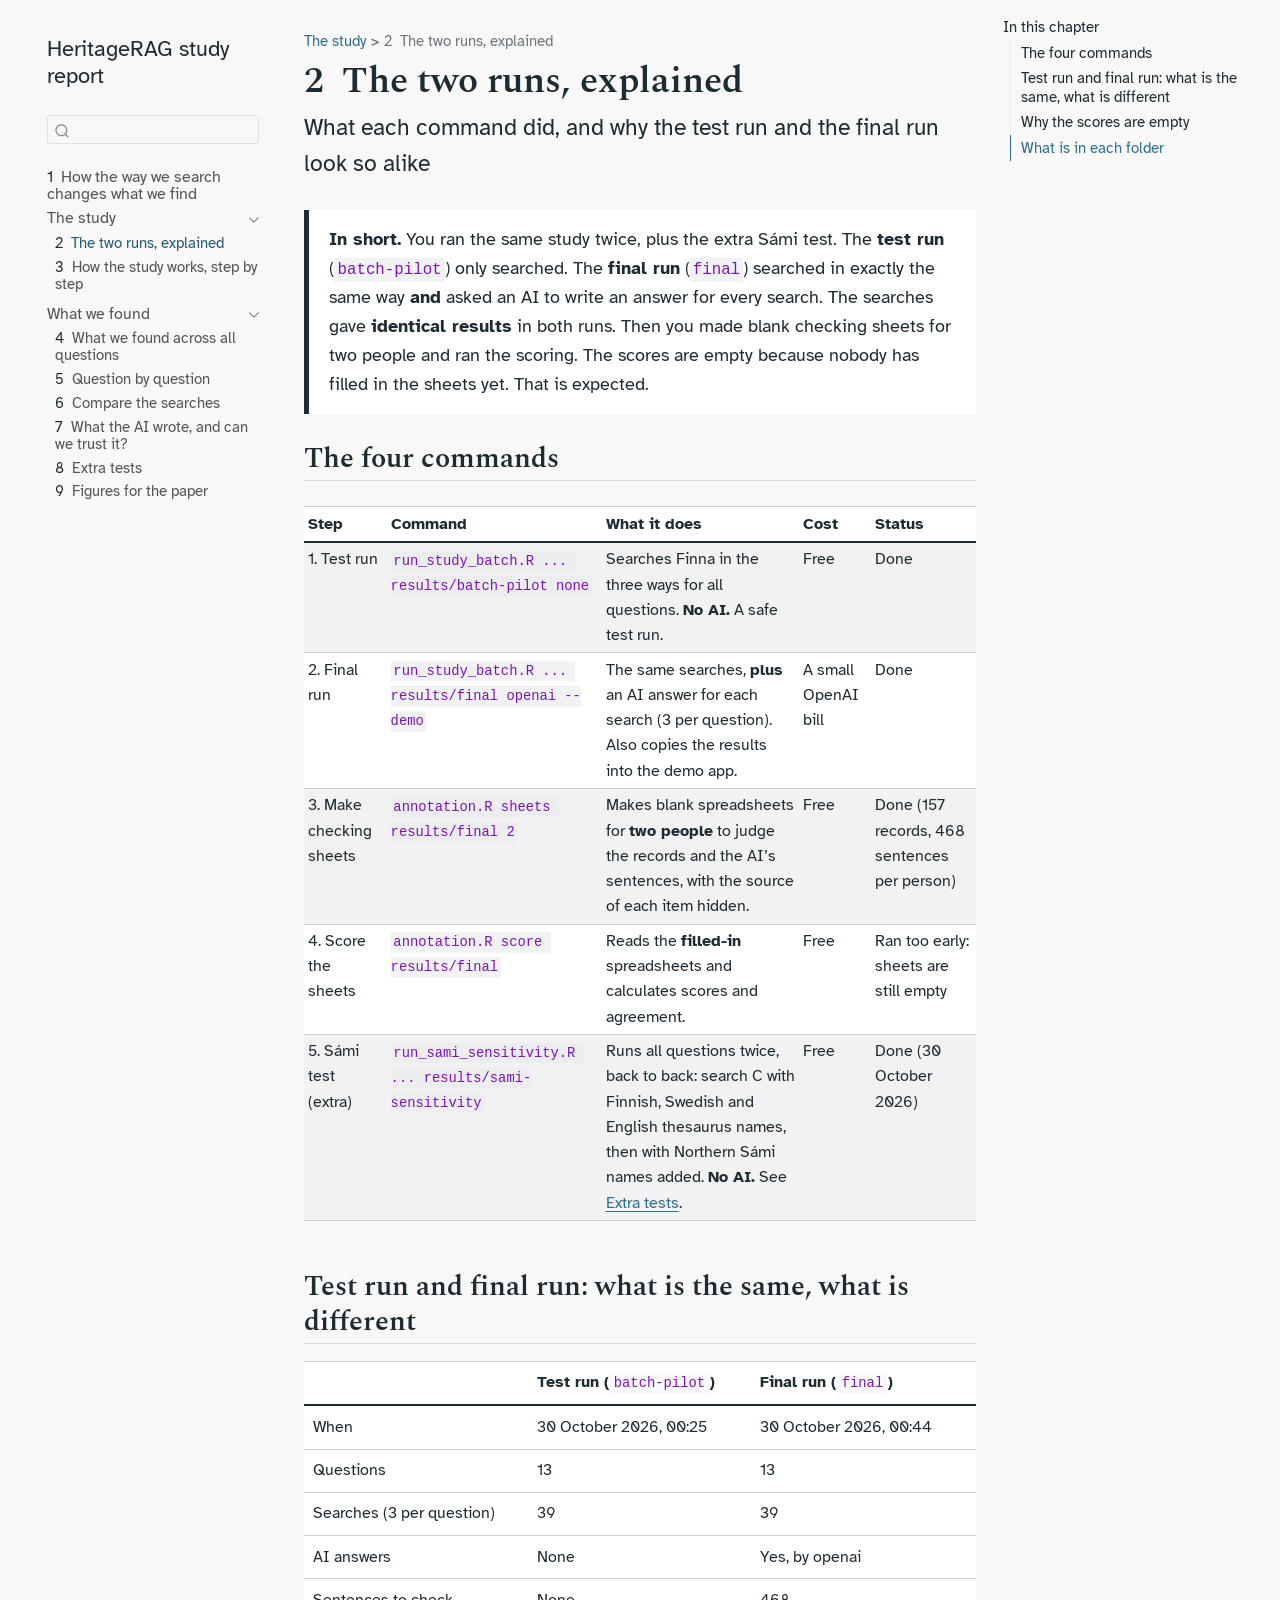
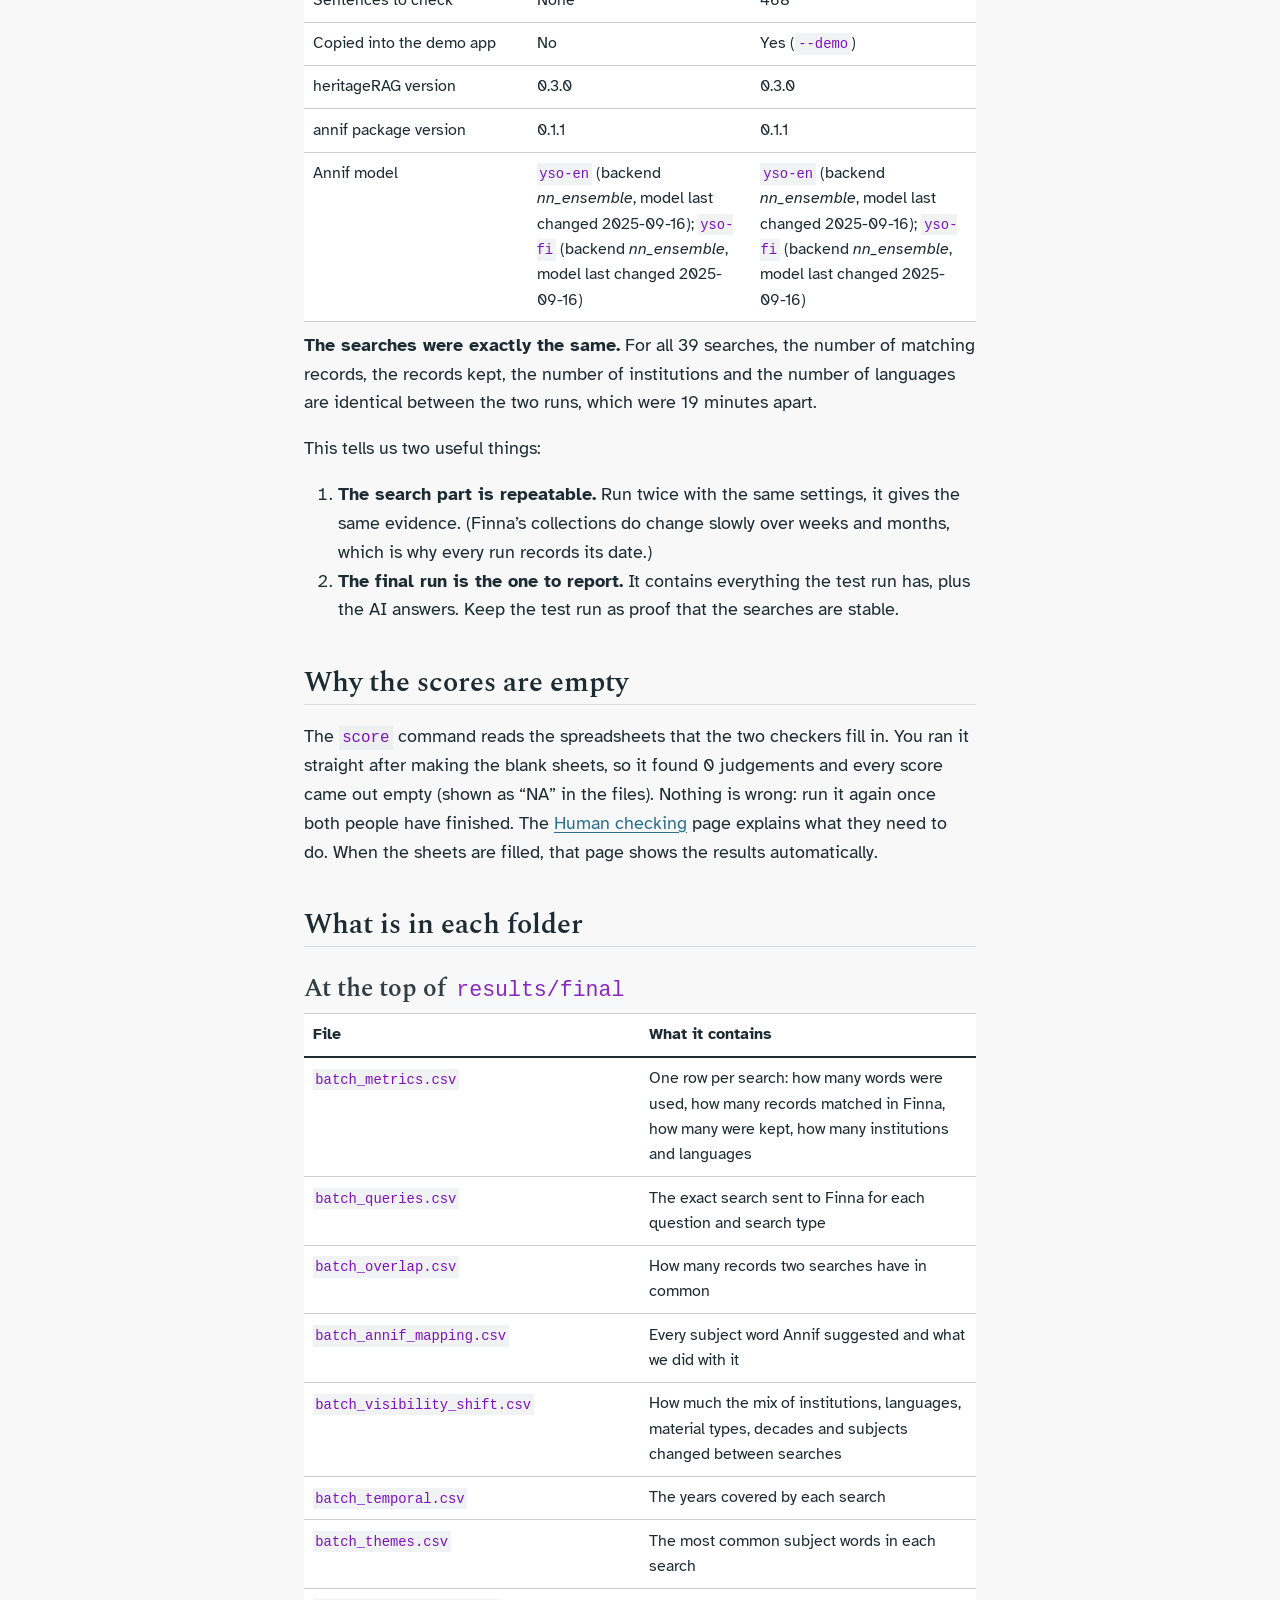
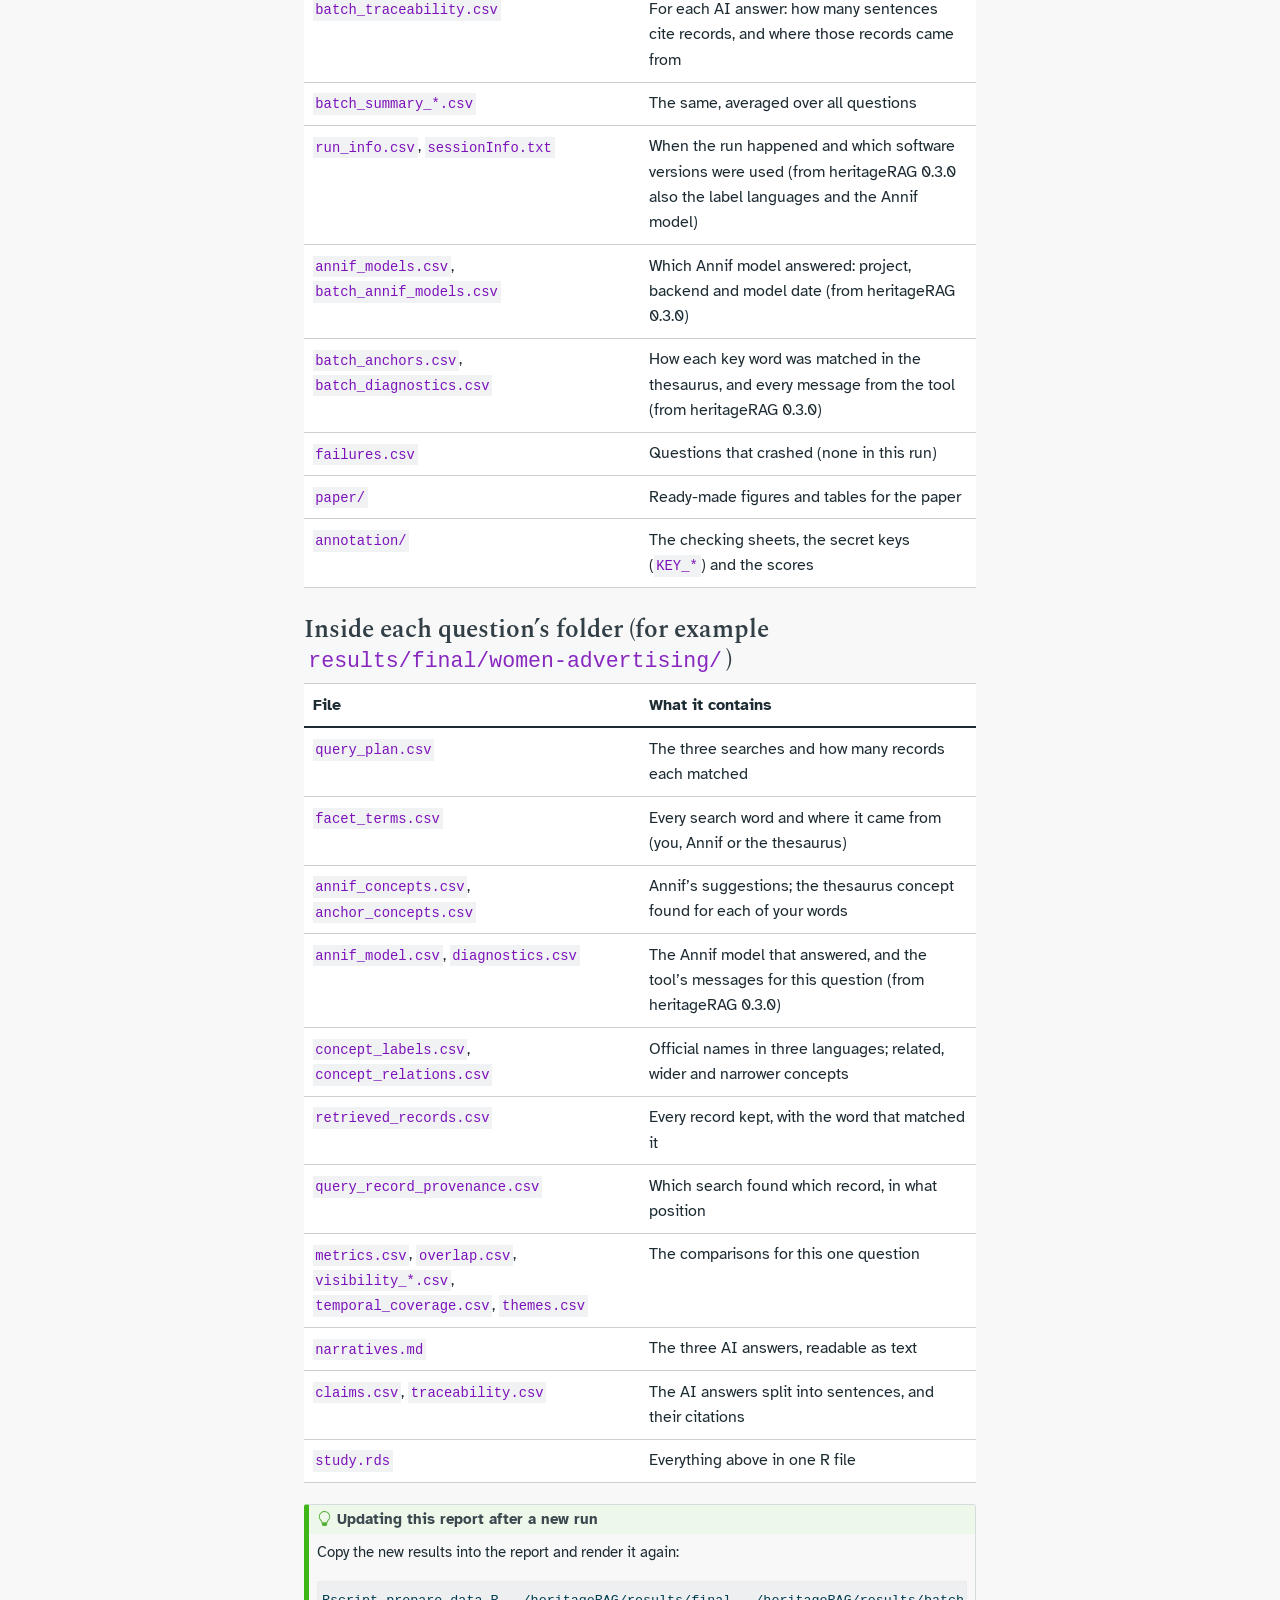
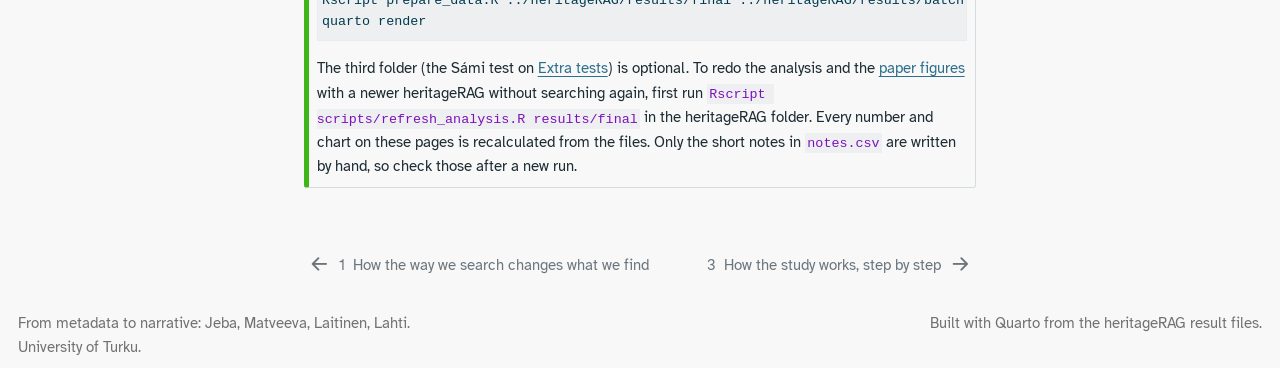
==== runs.html @ f9f32b11 "Built site for gh-pages" ====
<!DOCTYPE html>
<html xmlns="http://www.w3.org/1999/xhtml" lang="en" xml:lang="en"><head>

<meta charset="utf-8">
<meta name="generator" content="quarto-1.10.20">

<meta name="viewport" content="width=device-width, initial-scale=1.0, user-scalable=yes">


<title>2&nbsp; The two runs, explained – HeritageRAG study report</title>
<style>
/* Default styles provided by pandoc.
** See https://pandoc.org/MANUAL.html#variables-for-html for config info.
*/
span.smallcaps{font-variant: small-caps;}
div.columns{display: flex; gap: 1.5em;}
div.column{flex: auto;}
@media screen {
div.columns{gap: min(4vw, 1.5em);}
div.column{overflow-x: auto;}
}
div.hanging-indent{margin-left: 1.5em; text-indent: -1.5em;}
ul.task-list{list-style: none;}
ul.task-list li input[type="checkbox"] {
  width: 0.8em;
  margin: 0 0.8em 0.2em -1em; /* quarto-specific, see https://github.com/quarto-dev/quarto-cli/issues/4556 */ 
  vertical-align: middle;
}
/* CSS for syntax highlighting */
html { -webkit-text-size-adjust: 100%; }
pre > code.sourceCode { white-space: pre; position: relative; }
pre > code.sourceCode > span { display: inline-block; line-height: 1.25; }
pre > code.sourceCode > span:empty { height: 1.2em; }
.sourceCode { overflow: visible; }
code.sourceCode > span { color: inherit; text-decoration: inherit; }
div.sourceCode { margin: 1em 0; }
pre.sourceCode { margin: 0; }
@media screen {
div.sourceCode { overflow: auto; }
}
@media print {
pre > code.sourceCode { white-space: pre-wrap; }
pre > code.sourceCode > span { text-indent: -5em; padding-left: 5em; }
}
pre.numberSource code
  { counter-reset: source-line 0; }
pre.numberSource code > span
  { position: relative; left: -4em; counter-increment: source-line; }
pre.numberSource code > span > a:first-child::before
  { content: counter(source-line);
    position: relative; left: -1em; text-align: right; vertical-align: baseline;
    border: none; display: inline-block;
    -webkit-touch-callout: none; -webkit-user-select: none;
    -khtml-user-select: none; -moz-user-select: none;
    -ms-user-select: none; user-select: none;
    padding: 0 4px; width: 4em;
  }
pre.numberSource { margin-left: 3em;  padding-left: 4px; }
div.sourceCode
  {   }
@media screen {
pre > code.sourceCode > span > a:first-child::before { text-decoration: underline; }
}
</style>


<script src="site_libs/quarto-nav/quarto-nav.js"></script>
<script src="site_libs/quarto-nav/headroom.min.js"></script>
<script src="site_libs/clipboard/clipboard.min.js"></script>
<script src="site_libs/quarto-search/autocomplete.umd.js"></script>
<script src="site_libs/quarto-search/fuse.min.js"></script>
<script src="site_libs/quarto-search/quarto-search.js"></script>
<meta name="quarto:offset" content="./">
<link href="./how-it-works.html" rel="next">
<link href="./index.html" rel="prev">
<script src="site_libs/quarto-html/quarto.js" type="module"></script>
<script src="site_libs/quarto-html/tabsets/tabsets.js" type="module"></script>
<script src="site_libs/quarto-html/popper.min.js"></script>
<script src="site_libs/quarto-html/tippy.umd.min.js"></script>
<script src="site_libs/quarto-html/anchor.min.js"></script>
<link href="site_libs/quarto-html/tippy.css" rel="stylesheet">
<link href="site_libs/quarto-html/quarto-syntax-highlighting-17888a1159294d3eb470f19f6f52f5a5.css" rel="stylesheet" id="quarto-text-highlighting-styles">
<script src="site_libs/bootstrap/bootstrap.min.js"></script>
<link href="site_libs/bootstrap/bootstrap-icons.css" rel="stylesheet">
<link href="site_libs/bootstrap/bootstrap-a53c764061a324549f5579b988345580.min.css" rel="stylesheet" append-hash="true" id="quarto-bootstrap" data-mode="light">
<script id="quarto-search-options" type="application/json">{
  "location": "sidebar",
  "copy-button": false,
  "collapse-after": 3,
  "panel-placement": "start",
  "type": "textbox",
  "limit": 50,
  "keyboard-shortcut": [
    "f",
    "/",
    "s"
  ],
  "show-item-context": false,
  "language": {
    "search-no-results-text": "No results",
    "search-matching-documents-text": "matching documents",
    "search-copy-link-title": "Copy link to search",
    "search-hide-matches-text": "Hide additional matches",
    "search-more-match-text": "more match in this document",
    "search-more-matches-text": "more matches in this document",
    "search-clear-button-title": "Clear",
    "search-text-placeholder": "",
    "search-detached-cancel-button-title": "Cancel",
    "search-submit-button-title": "Submit",
    "search-label": "Search"
  }
}</script>
<style>html{ scroll-behavior: smooth; }</style>


</head>

<body class="nav-sidebar floating quarto-light">

<div id="quarto-search-results"></div>
  <header id="quarto-header" class="headroom fixed-top">
  <nav class="quarto-secondary-nav">
    <div class="container-fluid d-flex">
      <button type="button" class="quarto-btn-toggle btn" data-bs-toggle="collapse" role="button" data-bs-target=".quarto-sidebar-collapse-item" aria-controls="quarto-sidebar" aria-expanded="false" aria-label="Toggle sidebar navigation" onclick="if (window.quartoToggleHeadroom) { window.quartoToggleHeadroom(); }">
        <i class="bi bi-layout-text-sidebar-reverse"></i>
      </button>
        <nav class="quarto-page-breadcrumbs" aria-label="breadcrumb"><ol class="breadcrumb"><li class="breadcrumb-item"><a href="./runs.html">The study</a></li><li class="breadcrumb-item"><a href="./runs.html"><span class="chapter-number">2</span>&nbsp; <span class="chapter-title">The two runs, explained</span></a></li></ol></nav>
        <a class="flex-grow-1" role="navigation" data-bs-toggle="collapse" data-bs-target=".quarto-sidebar-collapse-item" aria-controls="quarto-sidebar" aria-expanded="false" aria-label="Toggle sidebar navigation" onclick="if (window.quartoToggleHeadroom) { window.quartoToggleHeadroom(); }">      
        </a>
      <button type="button" class="btn quarto-search-button" aria-label="Search" onclick="window.quartoOpenSearch();">
        <i class="bi bi-search"></i>
      </button>
    </div>
  </nav>
</header>
<!-- content -->
<div id="quarto-content" class="quarto-container page-columns page-rows-contents page-layout-article">
<!-- sidebar -->
  <nav id="quarto-sidebar" class="sidebar collapse collapse-horizontal quarto-sidebar-collapse-item sidebar-navigation floating overflow-auto">
    <div class="pt-lg-2 mt-2 text-left sidebar-header">
    <div class="sidebar-title mb-0 py-0">
      <a href="./">HeritageRAG study report</a> 
    </div>
      </div>
        <div class="mt-2 flex-shrink-0 align-items-center">
        <div class="sidebar-search">
        <div id="quarto-search" class="" title="Search"></div>
        </div>
        </div>
    <div class="sidebar-menu-container"> 
    <ul class="list-unstyled mt-1">
        <li class="sidebar-item">
  <div class="sidebar-item-container"> 
  <a href="./index.html" class="sidebar-item-text sidebar-link">
 <span class="menu-text"><span class="chapter-number">1</span>&nbsp; <span class="chapter-title">How the way we search changes what we find</span></span></a>
  </div>
</li>
        <li class="sidebar-item sidebar-item-section">
      <div class="sidebar-item-container"> 
            <a class="sidebar-item-text sidebar-link text-start" data-bs-toggle="collapse" data-bs-target="#quarto-sidebar-section-1" role="navigation" aria-expanded="true">
 <span class="menu-text">The study</span></a>
          <a class="sidebar-item-toggle text-start" data-bs-toggle="collapse" data-bs-target="#quarto-sidebar-section-1" role="navigation" aria-expanded="true" aria-label="Toggle section">
            <i class="bi bi-chevron-right ms-2"></i>
          </a> 
      </div>
      <ul id="quarto-sidebar-section-1" class="collapse list-unstyled sidebar-section depth1 show">  
          <li class="sidebar-item">
  <div class="sidebar-item-container"> 
  <a href="./runs.html" class="sidebar-item-text sidebar-link active">
 <span class="menu-text"><span class="chapter-number">2</span>&nbsp; <span class="chapter-title">The two runs, explained</span></span></a>
  </div>
</li>
          <li class="sidebar-item">
  <div class="sidebar-item-container"> 
  <a href="./how-it-works.html" class="sidebar-item-text sidebar-link">
 <span class="menu-text"><span class="chapter-number">3</span>&nbsp; <span class="chapter-title">How the study works, step by step</span></span></a>
  </div>
</li>
      </ul>
  </li>
        <li class="sidebar-item sidebar-item-section">
      <div class="sidebar-item-container"> 
            <a class="sidebar-item-text sidebar-link text-start" data-bs-toggle="collapse" data-bs-target="#quarto-sidebar-section-2" role="navigation" aria-expanded="true">
 <span class="menu-text">What we found</span></a>
          <a class="sidebar-item-toggle text-start" data-bs-toggle="collapse" data-bs-target="#quarto-sidebar-section-2" role="navigation" aria-expanded="true" aria-label="Toggle section">
            <i class="bi bi-chevron-right ms-2"></i>
          </a> 
      </div>
      <ul id="quarto-sidebar-section-2" class="collapse list-unstyled sidebar-section depth1 show">  
          <li class="sidebar-item">
  <div class="sidebar-item-container"> 
  <a href="./results.html" class="sidebar-item-text sidebar-link">
 <span class="menu-text"><span class="chapter-number">4</span>&nbsp; <span class="chapter-title">What we found across all questions</span></span></a>
  </div>
</li>
          <li class="sidebar-item">
  <div class="sidebar-item-container"> 
  <a href="./questions.html" class="sidebar-item-text sidebar-link">
 <span class="menu-text"><span class="chapter-number">5</span>&nbsp; <span class="chapter-title">Question by question</span></span></a>
  </div>
</li>
          <li class="sidebar-item">
  <div class="sidebar-item-container"> 
  <a href="./compare.html" class="sidebar-item-text sidebar-link">
 <span class="menu-text"><span class="chapter-number">6</span>&nbsp; <span class="chapter-title">Compare the searches</span></span></a>
  </div>
</li>
          <li class="sidebar-item">
  <div class="sidebar-item-container"> 
  <a href="./ai-answers.html" class="sidebar-item-text sidebar-link">
 <span class="menu-text"><span class="chapter-number">7</span>&nbsp; <span class="chapter-title">What the AI wrote, and can we trust it?</span></span></a>
  </div>
</li>
          <li class="sidebar-item">
  <div class="sidebar-item-container"> 
  <a href="./extra-tests.html" class="sidebar-item-text sidebar-link">
 <span class="menu-text"><span class="chapter-number">8</span>&nbsp; <span class="chapter-title">Extra tests</span></span></a>
  </div>
</li>
          <li class="sidebar-item">
  <div class="sidebar-item-container"> 
  <a href="./paper-figures.html" class="sidebar-item-text sidebar-link">
 <span class="menu-text"><span class="chapter-number">9</span>&nbsp; <span class="chapter-title">Figures for the paper</span></span></a>
  </div>
</li>
      </ul>
  </li>
    </ul>
    </div>
</nav>
<div id="quarto-sidebar-glass" class="quarto-sidebar-collapse-item" data-bs-toggle="collapse" data-bs-target=".quarto-sidebar-collapse-item"></div>
<!-- margin-sidebar -->
    <div id="quarto-margin-sidebar" class="sidebar margin-sidebar">
        <nav id="TOC" role="doc-toc" class="toc-active">
    <h2 id="toc-title">In this chapter</h2>
   
  <ul class="collapse">
  <li><a href="#the-four-commands" id="toc-the-four-commands" class="nav-link active" data-scroll-target="#the-four-commands">The four commands</a></li>
  <li><a href="#test-run-and-final-run-what-is-the-same-what-is-different" id="toc-test-run-and-final-run-what-is-the-same-what-is-different" class="nav-link" data-scroll-target="#test-run-and-final-run-what-is-the-same-what-is-different">Test run and final run: what is the same, what is different</a></li>
  <li><a href="#why-the-scores-are-empty" id="toc-why-the-scores-are-empty" class="nav-link" data-scroll-target="#why-the-scores-are-empty">Why the scores are empty</a></li>
  <li><a href="#what-is-in-each-folder" id="toc-what-is-in-each-folder" class="nav-link" data-scroll-target="#what-is-in-each-folder">What is in each folder</a></li>
  </ul>
</nav>
    </div>
<!-- main -->
<main class="content" id="quarto-document-content">

<header id="title-block-header" class="quarto-title-block default"><nav class="quarto-page-breadcrumbs quarto-title-breadcrumbs d-none d-lg-block" aria-label="breadcrumb"><ol class="breadcrumb"><li class="breadcrumb-item"><a href="./runs.html">The study</a></li><li class="breadcrumb-item"><a href="./runs.html"><span class="chapter-number">2</span>&nbsp; <span class="chapter-title">The two runs, explained</span></a></li></ol></nav>
<div class="quarto-title">
<h1 class="title"><span class="chapter-number">2</span>&nbsp; <span class="chapter-title">The two runs, explained</span></h1>
<p class="subtitle lead">What each command did, and why the test run and the final run look so alike</p>
</div>



<div class="quarto-title-meta">

    
  
    
  </div>
  


</header>


<div class="in-short">
<p><strong>In short.</strong> You ran the same study twice, plus the extra Sámi test. The <strong>test run</strong> (<code>batch-pilot</code>) only searched. The <strong>final run</strong> (<code>final</code>) searched in exactly the same way <strong>and</strong> asked an AI to write an answer for every search. The searches gave <strong>identical results</strong> in both runs. Then you made blank checking sheets for two people and ran the scoring. The scores are empty because nobody has filled in the sheets yet. That is expected.</p>
</div>
<section id="the-four-commands" class="level2">
<h2 class="anchored" data-anchor-id="the-four-commands">The four commands</h2>
<div class="cell" data-layout-align="left">
<div class="cell-output-display">
<table class="caption-top table table-sm table-striped small">
<thead>
<tr class="header">
<th>Step</th>
<th>Command</th>
<th>What it does</th>
<th>Cost</th>
<th>Status</th>
</tr>
</thead>
<tbody>
<tr class="odd">
<td>1. Test run</td>
<td><code>run_study_batch.R ... results/batch-pilot none</code></td>
<td>Searches Finna in the three ways for all questions. <strong>No AI.</strong> A safe test run.</td>
<td>Free</td>
<td>Done</td>
</tr>
<tr class="even">
<td>2. Final run</td>
<td><code>run_study_batch.R ... results/final openai --demo</code></td>
<td>The same searches, <strong>plus</strong> an AI answer for each search (3 per question). Also copies the results into the demo app.</td>
<td>A small OpenAI bill</td>
<td>Done</td>
</tr>
<tr class="odd">
<td>3. Make checking sheets</td>
<td><code>annotation.R sheets results/final 2</code></td>
<td>Makes blank spreadsheets for <strong>two people</strong> to judge the records and the AI’s sentences, with the source of each item hidden.</td>
<td>Free</td>
<td>Done (157 records, 468 sentences per person)</td>
</tr>
<tr class="even">
<td>4. Score the sheets</td>
<td><code>annotation.R score results/final</code></td>
<td>Reads the <strong>filled-in</strong> spreadsheets and calculates scores and agreement.</td>
<td>Free</td>
<td>Ran too early: sheets are still empty</td>
</tr>
<tr class="odd">
<td>5. Sámi test (extra)</td>
<td><code>run_sami_sensitivity.R ... results/sami-sensitivity</code></td>
<td>Runs all questions twice, back to back: search C with Finnish, Swedish and English thesaurus names, then with Northern Sámi names added. <strong>No AI.</strong> See <a href="./extra-tests.html">Extra tests</a>.</td>
<td>Free</td>
<td>Done (30 October 2026)</td>
</tr>
</tbody>
</table>
</div>
</div>
</section>
<section id="test-run-and-final-run-what-is-the-same-what-is-different" class="level2">
<h2 class="anchored" data-anchor-id="test-run-and-final-run-what-is-the-same-what-is-different">Test run and final run: what is the same, what is different</h2>
<table class="caption-top table">
<colgroup>
<col style="width: 33%">
<col style="width: 33%">
<col style="width: 33%">
</colgroup>
<thead>
<tr class="header">
<th></th>
<th>Test run (<code>batch-pilot</code>)</th>
<th>Final run (<code>final</code>)</th>
</tr>
</thead>
<tbody>
<tr class="odd">
<td>When</td>
<td>30 October 2026, 00:25</td>
<td>30 October 2026, 00:44</td>
</tr>
<tr class="even">
<td>Questions</td>
<td>13</td>
<td>13</td>
</tr>
<tr class="odd">
<td>Searches (3 per question)</td>
<td>39</td>
<td>39</td>
</tr>
<tr class="even">
<td>AI answers</td>
<td>None</td>
<td>Yes, by openai</td>
</tr>
<tr class="odd">
<td>Sentences to check</td>
<td>None</td>
<td>468</td>
</tr>
<tr class="even">
<td>Copied into the demo app</td>
<td>No</td>
<td>Yes (<code>--demo</code>)</td>
</tr>
<tr class="odd">
<td>heritageRAG version</td>
<td>0.3.0</td>
<td>0.3.0</td>
</tr>
<tr class="even">
<td>annif package version</td>
<td>0.1.1</td>
<td>0.1.1</td>
</tr>
<tr class="odd">
<td>Annif model</td>
<td><code>yso-en</code> (backend <em>nn_ensemble</em>, model last changed 2025-09-16); <code>yso-fi</code> (backend <em>nn_ensemble</em>, model last changed 2025-09-16)</td>
<td><code>yso-en</code> (backend <em>nn_ensemble</em>, model last changed 2025-09-16); <code>yso-fi</code> (backend <em>nn_ensemble</em>, model last changed 2025-09-16)</td>
</tr>
</tbody>
</table>
<p><strong>The searches were exactly the same.</strong> For all 39 searches, the number of matching records, the records kept, the number of institutions and the number of languages are identical between the two runs, which were 19 minutes apart.</p>
<p>This tells us two useful things:</p>
<ol type="1">
<li><strong>The search part is repeatable.</strong> Run twice with the same settings, it gives the same evidence. (Finna’s collections do change slowly over weeks and months, which is why every run records its date.)</li>
<li><strong>The final run is the one to report.</strong> It contains everything the test run has, plus the AI answers. Keep the test run as proof that the searches are stable.</li>
</ol>
</section>
<section id="why-the-scores-are-empty" class="level2">
<h2 class="anchored" data-anchor-id="why-the-scores-are-empty">Why the scores are empty</h2>
<p>The <code>score</code> command reads the spreadsheets that the two checkers fill in. You ran it straight after making the blank sheets, so it found 0 judgements and every score came out empty (shown as “NA” in the files). Nothing is wrong: run it again once both people have finished. The <a href="human-check.qmd">Human checking</a> page explains what they need to do. When the sheets are filled, that page shows the results automatically.</p>
</section>
<section id="what-is-in-each-folder" class="level2">
<h2 class="anchored" data-anchor-id="what-is-in-each-folder">What is in each folder</h2>
<section id="at-the-top-of-resultsfinal" class="level3">
<h3 class="anchored" data-anchor-id="at-the-top-of-resultsfinal">At the top of <code>results/final</code></h3>
<table class="caption-top table">
<colgroup>
<col style="width: 50%">
<col style="width: 50%">
</colgroup>
<thead>
<tr class="header">
<th>File</th>
<th>What it contains</th>
</tr>
</thead>
<tbody>
<tr class="odd">
<td><code>batch_metrics.csv</code></td>
<td>One row per search: how many words were used, how many records matched in Finna, how many were kept, how many institutions and languages</td>
</tr>
<tr class="even">
<td><code>batch_queries.csv</code></td>
<td>The exact search sent to Finna for each question and search type</td>
</tr>
<tr class="odd">
<td><code>batch_overlap.csv</code></td>
<td>How many records two searches have in common</td>
</tr>
<tr class="even">
<td><code>batch_annif_mapping.csv</code></td>
<td>Every subject word Annif suggested and what we did with it</td>
</tr>
<tr class="odd">
<td><code>batch_visibility_shift.csv</code></td>
<td>How much the mix of institutions, languages, material types, decades and subjects changed between searches</td>
</tr>
<tr class="even">
<td><code>batch_temporal.csv</code></td>
<td>The years covered by each search</td>
</tr>
<tr class="odd">
<td><code>batch_themes.csv</code></td>
<td>The most common subject words in each search</td>
</tr>
<tr class="even">
<td><code>batch_traceability.csv</code></td>
<td>For each AI answer: how many sentences cite records, and where those records came from</td>
</tr>
<tr class="odd">
<td><code>batch_summary_*.csv</code></td>
<td>The same, averaged over all questions</td>
</tr>
<tr class="even">
<td><code>run_info.csv</code>, <code>sessionInfo.txt</code></td>
<td>When the run happened and which software versions were used (from heritageRAG 0.3.0 also the label languages and the Annif model)</td>
</tr>
<tr class="odd">
<td><code>annif_models.csv</code>, <code>batch_annif_models.csv</code></td>
<td>Which Annif model answered: project, backend and model date (from heritageRAG 0.3.0)</td>
</tr>
<tr class="even">
<td><code>batch_anchors.csv</code>, <code>batch_diagnostics.csv</code></td>
<td>How each key word was matched in the thesaurus, and every message from the tool (from heritageRAG 0.3.0)</td>
</tr>
<tr class="odd">
<td><code>failures.csv</code></td>
<td>Questions that crashed (none in this run)</td>
</tr>
<tr class="even">
<td><code>paper/</code></td>
<td>Ready-made figures and tables for the paper</td>
</tr>
<tr class="odd">
<td><code>annotation/</code></td>
<td>The checking sheets, the secret keys (<code>KEY_*</code>) and the scores</td>
</tr>
</tbody>
</table>
</section>
<section id="inside-each-questions-folder-for-example-resultsfinalwomen-advertising" class="level3">
<h3 class="anchored" data-anchor-id="inside-each-questions-folder-for-example-resultsfinalwomen-advertising">Inside each question’s folder (for example <code>results/final/women-advertising/</code>)</h3>
<table class="caption-top table">
<colgroup>
<col style="width: 50%">
<col style="width: 50%">
</colgroup>
<thead>
<tr class="header">
<th>File</th>
<th>What it contains</th>
</tr>
</thead>
<tbody>
<tr class="odd">
<td><code>query_plan.csv</code></td>
<td>The three searches and how many records each matched</td>
</tr>
<tr class="even">
<td><code>facet_terms.csv</code></td>
<td>Every search word and where it came from (you, Annif or the thesaurus)</td>
</tr>
<tr class="odd">
<td><code>annif_concepts.csv</code>, <code>anchor_concepts.csv</code></td>
<td>Annif’s suggestions; the thesaurus concept found for each of your words</td>
</tr>
<tr class="even">
<td><code>annif_model.csv</code>, <code>diagnostics.csv</code></td>
<td>The Annif model that answered, and the tool’s messages for this question (from heritageRAG 0.3.0)</td>
</tr>
<tr class="odd">
<td><code>concept_labels.csv</code>, <code>concept_relations.csv</code></td>
<td>Official names in three languages; related, wider and narrower concepts</td>
</tr>
<tr class="even">
<td><code>retrieved_records.csv</code></td>
<td>Every record kept, with the word that matched it</td>
</tr>
<tr class="odd">
<td><code>query_record_provenance.csv</code></td>
<td>Which search found which record, in what position</td>
</tr>
<tr class="even">
<td><code>metrics.csv</code>, <code>overlap.csv</code>, <code>visibility_*.csv</code>, <code>temporal_coverage.csv</code>, <code>themes.csv</code></td>
<td>The comparisons for this one question</td>
</tr>
<tr class="odd">
<td><code>narratives.md</code></td>
<td>The three AI answers, readable as text</td>
</tr>
<tr class="even">
<td><code>claims.csv</code>, <code>traceability.csv</code></td>
<td>The AI answers split into sentences, and their citations</td>
</tr>
<tr class="odd">
<td><code>study.rds</code></td>
<td>Everything above in one R file</td>
</tr>
</tbody>
</table>
<div class="callout callout-style-default callout-tip callout-titled">
<div class="callout-header d-flex align-content-center">
<div class="callout-icon-container">
<i class="callout-icon"></i>
</div>
<div class="callout-title-container flex-fill">
<span class="screen-reader-only">Tip</span>Updating this report after a new run
</div>
</div>
<div class="callout-body-container callout-body">
<p>Copy the new results into the report and render it again:</p>
<div class="code-copy-outer-scaffold"><div class="sourceCode" id="cb1"><pre class="sourceCode bash code-with-copy"><code class="sourceCode bash"><span id="cb1-1"><a href="#cb1-1" aria-hidden="true" tabindex="-1"></a><span class="ex">Rscript</span> prepare_data.R ../heritageRAG/results/final ../heritageRAG/results/batch-pilot ../heritageRAG/results/sami-sensitivity</span>
<span id="cb1-2"><a href="#cb1-2" aria-hidden="true" tabindex="-1"></a><span class="ex">quarto</span> render</span></code></pre></div><button title="Copy to Clipboard" class="code-copy-button"><i class="bi"></i></button></div>
<p>The third folder (the Sámi test on <a href="./extra-tests.html">Extra tests</a>) is optional. To redo the analysis and the <a href="./paper-figures.html">paper figures</a> with a newer heritageRAG without searching again, first run <code>Rscript scripts/refresh_analysis.R results/final</code> in the heritageRAG folder. Every number and chart on these pages is recalculated from the files. Only the short notes in <code>notes.csv</code> are written by hand, so check those after a new run.</p>
</div>
</div>


</section>
</section>

</main> <!-- /main -->
<script id="quarto-html-after-body" type="application/javascript">
  window.document.addEventListener("DOMContentLoaded", function (event) {
    const icon = "";
    const anchorJS = new window.AnchorJS();
    anchorJS.options = {
      placement: 'right',
      icon: icon
    };
    anchorJS.add('.anchored');
    const isCodeAnnotation = (el) => {
      for (const clz of el.classList) {
        if (clz.startsWith('code-annotation-')) {                     
          return true;
        }
      }
      return false;
    }
    const onCopySuccess = function(e) {
      // button target
      const button = e.trigger;
      // don't keep focus
      button.blur();
      // flash "checked"
      button.classList.add('code-copy-button-checked');
      var currentTitle = button.getAttribute("title");
      button.setAttribute("title", "Copied!");
      let tooltip;
      if (window.bootstrap) {
        button.setAttribute("data-bs-toggle", "tooltip");
        button.setAttribute("data-bs-placement", "left");
        button.setAttribute("data-bs-title", "Copied!");
        tooltip = new bootstrap.Tooltip(button, 
          { trigger: "manual", 
            customClass: "code-copy-button-tooltip",
            offset: [0, -8]});
        tooltip.show();    
      }
      setTimeout(function() {
        if (tooltip) {
          tooltip.hide();
          button.removeAttribute("data-bs-title");
          button.removeAttribute("data-bs-toggle");
          button.removeAttribute("data-bs-placement");
        }
        button.setAttribute("title", currentTitle);
        button.classList.remove('code-copy-button-checked');
      }, 1000);
      // clear code selection
      e.clearSelection();
    }
    const getTextToCopy = function(trigger) {
      const outerScaffold = trigger.parentElement.cloneNode(true);
      const codeEl = outerScaffold.querySelector('code');
      for (const childEl of codeEl.children) {
        if (isCodeAnnotation(childEl)) {
          childEl.remove();
        }
      }
      return codeEl.innerText;
    }
    const clipboard = new window.ClipboardJS('.code-copy-button:not([data-in-quarto-modal])', {
      text: getTextToCopy
    });
    clipboard.on('success', onCopySuccess);
    if (window.document.getElementById('quarto-embedded-source-code-modal')) {
      const clipboardModal = new window.ClipboardJS('.code-copy-button[data-in-quarto-modal]', {
        text: getTextToCopy,
        container: window.document.getElementById('quarto-embedded-source-code-modal')
      });
      clipboardModal.on('success', onCopySuccess);
    }
      var localhostRegex = new RegExp(/^(?:http|https):\/\/localhost\:?[0-9]*\//);
      var mailtoRegex = new RegExp(/^mailto:/);
        var filterRegex = new RegExp('/' + window.location.host + '/');
      var isInternal = (href) => {
          return filterRegex.test(href) || localhostRegex.test(href) || mailtoRegex.test(href);
      }
      // Inspect non-navigation links and adorn them if external
     var links = window.document.querySelectorAll('a[href]:not(.nav-link):not(.navbar-brand):not(.toc-action):not(.sidebar-link):not(.sidebar-item-toggle):not(.pagination-link):not(.no-external):not([aria-hidden]):not(.dropdown-item):not(.quarto-navigation-tool):not(.about-link)');
      for (var i=0; i<links.length; i++) {
        const link = links[i];
        if (!isInternal(link.href)) {
          // undo the damage that might have been done by quarto-nav.js in the case of
          // links that we want to consider external
          if (link.dataset.originalHref !== undefined) {
            link.href = link.dataset.originalHref;
          }
            // target, if specified
            link.setAttribute("target", "_blank");
            if (link.getAttribute("rel") === null) {
              link.setAttribute("rel", "noopener");
            }
        }
      }
    function tippyHover(el, contentFn, onTriggerFn, onUntriggerFn) {
      const config = {
        allowHTML: true,
        maxWidth: 500,
        delay: 100,
        arrow: false,
        appendTo: function(el) {
            return el.parentElement;
        },
        interactive: true,
        interactiveBorder: 10,
        theme: 'quarto',
        placement: 'bottom-start',
      };
      if (contentFn) {
        config.content = contentFn;
      }
      if (onTriggerFn) {
        config.onTrigger = onTriggerFn;
      }
      if (onUntriggerFn) {
        config.onUntrigger = onUntriggerFn;
      }
      window.tippy(el, config); 
    }
    const noterefs = window.document.querySelectorAll('a[role="doc-noteref"]');
    for (var i=0; i<noterefs.length; i++) {
      const ref = noterefs[i];
      tippyHover(ref, function() {
        // use id or data attribute instead here
        let href = ref.getAttribute('data-footnote-href') || ref.getAttribute('href');
        try { href = new URL(href).hash; } catch {}
        const id = href.replace(/^#\/?/, "");
        const note = window.document.getElementById(id);
        if (note) {
          return note.innerHTML;
        } else {
          return "";
        }
      });
    }
    const xrefs = window.document.querySelectorAll('a.quarto-xref');
    const processXRef = (id, note) => {
      // Strip column container classes
      const stripColumnClz = (el) => {
        el.classList.remove("page-full", "page-columns");
        if (el.children) {
          for (const child of el.children) {
            stripColumnClz(child);
          }
        }
      }
      stripColumnClz(note)
      if (id === null || id.startsWith('sec-')) {
        // Special case sections, only their first couple elements
        const container = document.createElement("div");
        if (note.children && note.children.length > 2) {
          container.appendChild(note.children[0].cloneNode(true));
          for (let i = 1; i < note.children.length; i++) {
            const child = note.children[i];
            if (child.tagName === "P" && child.innerText === "") {
              continue;
            } else {
              container.appendChild(child.cloneNode(true));
              break;
            }
          }
          if (window.Quarto?.typesetMath) {
            window.Quarto.typesetMath(container);
          }
          return container.innerHTML
        } else {
          if (window.Quarto?.typesetMath) {
            window.Quarto.typesetMath(note);
          }
          return note.innerHTML;
        }
      } else {
        // Remove any anchor links if they are present
        const anchorLink = note.querySelector('a.anchorjs-link');
        if (anchorLink) {
          anchorLink.remove();
        }
        if (window.Quarto?.typesetMath) {
          window.Quarto.typesetMath(note);
        }
        if (note.classList.contains("callout")) {
          return note.outerHTML;
        } else {
          return note.innerHTML;
        }
      }
    }
    for (var i=0; i<xrefs.length; i++) {
      const xref = xrefs[i];
      tippyHover(xref, undefined, function(instance) {
        instance.disable();
        let url = xref.getAttribute('href');
        let hash = undefined; 
        if (url.startsWith('#')) {
          hash = url;
        } else {
          try { hash = new URL(url).hash; } catch {}
        }
        if (hash) {
          const id = hash.replace(/^#\/?/, "");
          const note = window.document.getElementById(id);
          if (note !== null) {
            try {
              const html = processXRef(id, note.cloneNode(true));
              instance.setContent(html);
            } finally {
              instance.enable();
              instance.show();
            }
          } else {
            // See if we can fetch this
            fetch(url.split('#')[0])
            .then(res => res.text())
            .then(html => {
              const parser = new DOMParser();
              const htmlDoc = parser.parseFromString(html, "text/html");
              const note = htmlDoc.getElementById(id);
              if (note !== null) {
                const html = processXRef(id, note);
                instance.setContent(html);
              } 
            }).finally(() => {
              instance.enable();
              instance.show();
            });
          }
        } else {
          // See if we can fetch a full url (with no hash to target)
          // This is a special case and we should probably do some content thinning / targeting
          fetch(url)
          .then(res => res.text())
          .then(html => {
            const parser = new DOMParser();
            const htmlDoc = parser.parseFromString(html, "text/html");
            const note = htmlDoc.querySelector('main.content');
            if (note !== null) {
              // This should only happen for chapter cross references
              // (since there is no id in the URL)
              // remove the first header
              if (note.children.length > 0 && note.children[0].tagName === "HEADER") {
                note.children[0].remove();
              }
              const html = processXRef(null, note);
              instance.setContent(html);
            } 
          }).finally(() => {
            instance.enable();
            instance.show();
          });
        }
      }, function(instance) {
      });
    }
        let selectedAnnoteEl;
        const selectorForAnnotation = ( cell, annotation) => {
          let cellAttr = 'data-code-cell="' + cell + '"';
          let lineAttr = 'data-code-annotation="' +  annotation + '"';
          const selector = 'span[' + cellAttr + '][' + lineAttr + ']';
          return selector;
        }
        const selectCodeLines = (annoteEl) => {
          const doc = window.document;
          const targetCell = annoteEl.getAttribute("data-target-cell");
          const targetAnnotation = annoteEl.getAttribute("data-target-annotation");
          const annoteSpan = window.document.querySelector(selectorForAnnotation(targetCell, targetAnnotation));
          const lines = annoteSpan.getAttribute("data-code-lines").split(",");
          const lineIds = lines.map((line) => {
            return targetCell + "-" + line;
          })
          let top = null;
          let height = null;
          let parent = null;
          if (lineIds.length > 0) {
              //compute the position of the single el (top and bottom and make a div)
              const el = window.document.getElementById(lineIds[0]);
              top = el.offsetTop;
              height = el.offsetHeight;
              parent = el.parentElement.parentElement;
            if (lineIds.length > 1) {
              const lastEl = window.document.getElementById(lineIds[lineIds.length - 1]);
              const bottom = lastEl.offsetTop + lastEl.offsetHeight;
              height = bottom - top;
            }
            if (top !== null && height !== null && parent !== null) {
              // cook up a div (if necessary) and position it 
              let div = window.document.getElementById("code-annotation-line-highlight");
              if (div === null) {
                div = window.document.createElement("div");
                div.setAttribute("id", "code-annotation-line-highlight");
                div.style.position = 'absolute';
                parent.appendChild(div);
              }
              div.style.top = top - 2 + "px";
              div.style.height = height + 4 + "px";
              div.style.left = 0;
              let gutterDiv = window.document.getElementById("code-annotation-line-highlight-gutter");
              if (gutterDiv === null) {
                gutterDiv = window.document.createElement("div");
                gutterDiv.setAttribute("id", "code-annotation-line-highlight-gutter");
                gutterDiv.style.position = 'absolute';
                const codeCell = window.document.getElementById(targetCell);
                const gutter = codeCell.querySelector('.code-annotation-gutter');
                gutter.appendChild(gutterDiv);
              }
              gutterDiv.style.top = top - 2 + "px";
              gutterDiv.style.height = height + 4 + "px";
            }
            selectedAnnoteEl = annoteEl;
          }
        };
        const unselectCodeLines = () => {
          const elementsIds = ["code-annotation-line-highlight", "code-annotation-line-highlight-gutter"];
          elementsIds.forEach((elId) => {
            const div = window.document.getElementById(elId);
            if (div) {
              div.remove();
            }
          });
          selectedAnnoteEl = undefined;
        };
          // Handle positioning of the toggle
      window.addEventListener(
        "resize",
        throttle(() => {
          elRect = undefined;
          if (selectedAnnoteEl) {
            selectCodeLines(selectedAnnoteEl);
          }
        }, 10)
      );
      function throttle(fn, ms) {
      let throttle = false;
      let timer;
        return (...args) => {
          if(!throttle) { // first call gets through
              fn.apply(this, args);
              throttle = true;
          } else { // all the others get throttled
              if(timer) clearTimeout(timer); // cancel #2
              timer = setTimeout(() => {
                fn.apply(this, args);
                timer = throttle = false;
              }, ms);
          }
        };
      }
        // Attach click handler to the DT
        const annoteDls = window.document.querySelectorAll('dt[data-target-cell]');
        for (const annoteDlNode of annoteDls) {
          annoteDlNode.addEventListener('click', (event) => {
            const clickedEl = event.target;
            if (clickedEl !== selectedAnnoteEl) {
              unselectCodeLines();
              const activeEl = window.document.querySelector('dt[data-target-cell].code-annotation-active');
              if (activeEl) {
                activeEl.classList.remove('code-annotation-active');
              }
              selectCodeLines(clickedEl);
              clickedEl.classList.add('code-annotation-active');
            } else {
              // Unselect the line
              unselectCodeLines();
              clickedEl.classList.remove('code-annotation-active');
            }
          });
        }
    const findCites = (el) => {
      const parentEl = el.parentElement;
      if (parentEl) {
        const cites = parentEl.dataset.cites;
        if (cites) {
          return {
            el,
            cites: cites.split(' ')
          };
        } else {
          return findCites(el.parentElement)
        }
      } else {
        return undefined;
      }
    };
    var bibliorefs = window.document.querySelectorAll('a[role="doc-biblioref"]');
    for (var i=0; i<bibliorefs.length; i++) {
      const ref = bibliorefs[i];
      const citeInfo = findCites(ref);
      if (citeInfo) {
        tippyHover(citeInfo.el, function() {
          var popup = window.document.createElement('div');
          citeInfo.cites.forEach(function(cite) {
            var citeDiv = window.document.createElement('div');
            citeDiv.classList.add('hanging-indent');
            citeDiv.classList.add('csl-entry');
            var biblioDiv = window.document.getElementById('ref-' + cite);
            if (biblioDiv) {
              citeDiv.innerHTML = biblioDiv.innerHTML;
            }
            popup.appendChild(citeDiv);
          });
          return popup.innerHTML;
        });
      }
    }
  });
  </script>
<nav class="page-navigation">
  <div class="nav-page nav-page-previous">
      <a href="./index.html" class="pagination-link" aria-label="How the way we search changes what we find">
        <i class="bi bi-arrow-left-short"></i> <span class="nav-page-text"><span class="chapter-number">1</span>&nbsp; <span class="chapter-title">How the way we search changes what we find</span></span>
      </a>          
  </div>
  <div class="nav-page nav-page-next">
      <a href="./how-it-works.html" class="pagination-link" aria-label="How the study works, step by step">
        <span class="nav-page-text"><span class="chapter-number">3</span>&nbsp; <span class="chapter-title">How the study works, step by step</span></span> <i class="bi bi-arrow-right-short"></i>
      </a>
  </div>
</nav>
</div> <!-- /content -->
<footer class="footer">
  <div class="nav-footer">
    <div class="nav-footer-left">
<p>From metadata to narrative: Jeba, Matveeva, Laitinen, Lahti. University of Turku.</p>
</div>   
    <div class="nav-footer-center">
      &nbsp;
    </div>
    <div class="nav-footer-right">
<p>Built with Quarto from the heritageRAG result files.</p>
</div>
  </div>
</footer>




<script src="site_libs/quarto-html/zenscroll-min.js"></script>
</body></html>
---- site_libs/quarto-html/tippy.css ----
.tippy-box[data-animation=fade][data-state=hidden]{opacity:0}[data-tippy-root]{max-width:calc(100vw - 10px)}.tippy-box{position:relative;background-color:#333;color:#fff;border-radius:4px;font-size:14px;line-height:1.4;white-space:normal;outline:0;transition-property:transform,visibility,opacity}.tippy-box[data-placement^=top]>.tippy-arrow{bottom:0}.tippy-box[data-placement^=top]>.tippy-arrow:before{bottom:-7px;left:0;border-width:8px 8px 0;border-top-color:initial;transform-origin:center top}.tippy-box[data-placement^=bottom]>.tippy-arrow{top:0}.tippy-box[data-placement^=bottom]>.tippy-arrow:before{top:-7px;left:0;border-width:0 8px 8px;border-bottom-color:initial;transform-origin:center bottom}.tippy-box[data-placement^=left]>.tippy-arrow{right:0}.tippy-box[data-placement^=left]>.tippy-arrow:before{border-width:8px 0 8px 8px;border-left-color:initial;right:-7px;transform-origin:center left}.tippy-box[data-placement^=right]>.tippy-arrow{left:0}.tippy-box[data-placement^=right]>.tippy-arrow:before{left:-7px;border-width:8px 8px 8px 0;border-right-color:initial;transform-origin:center right}.tippy-box[data-inertia][data-state=visible]{transition-timing-function:cubic-bezier(.54,1.5,.38,1.11)}.tippy-arrow{width:16px;height:16px;color:#333}.tippy-arrow:before{content:"";position:absolute;border-color:transparent;border-style:solid}.tippy-content{position:relative;padding:5px 9px;z-index:1}
---- site_libs/quarto-html/quarto-syntax-highlighting-17888a1159294d3eb470f19f6f52f5a5.css ----
/* quarto syntax highlight colors */
:root {
  --quarto-hl-ot-color: #003B4F;
  --quarto-hl-at-color: #657422;
  --quarto-hl-ss-color: #20794D;
  --quarto-hl-an-color: #5E5E5E;
  --quarto-hl-fu-color: #4758AB;
  --quarto-hl-st-color: #20794D;
  --quarto-hl-cf-color: #003B4F;
  --quarto-hl-op-color: #5E5E5E;
  --quarto-hl-er-color: #AD0000;
  --quarto-hl-bn-color: #AD0000;
  --quarto-hl-al-color: #AD0000;
  --quarto-hl-va-color: #111111;
  --quarto-hl-bu-color: inherit;
  --quarto-hl-ex-color: inherit;
  --quarto-hl-pp-color: #AD0000;
  --quarto-hl-in-color: #5E5E5E;
  --quarto-hl-vs-color: #20794D;
  --quarto-hl-wa-color: #5E5E5E;
  --quarto-hl-do-color: #5E5E5E;
  --quarto-hl-im-color: #00769E;
  --quarto-hl-ch-color: #20794D;
  --quarto-hl-dt-color: #AD0000;
  --quarto-hl-fl-color: #AD0000;
  --quarto-hl-co-color: #5E5E5E;
  --quarto-hl-cv-color: #5E5E5E;
  --quarto-hl-cn-color: #8f5902;
  --quarto-hl-sc-color: #5E5E5E;
  --quarto-hl-dv-color: #AD0000;
  --quarto-hl-kw-color: #003B4F;
}

/* other quarto variables */
:root {
  --quarto-font-monospace: SFMono-Regular, Menlo, Monaco, Consolas, "Liberation Mono", "Courier New", monospace;
}

/* syntax highlight based on Pandoc's rules */
pre > code.sourceCode > span {
  color: #003B4F;
}

code.sourceCode > span {
  color: #003B4F;
}

div.sourceCode,
div.sourceCode pre.sourceCode {
  color: #003B4F;
}

/* Normal */
code span {
  color: #003B4F;
}

/* Alert */
code span.al {
  color: #AD0000;
  font-style: inherit;
}

/* Annotation */
code span.an {
  color: #5E5E5E;
  font-style: inherit;
}

/* Attribute */
code span.at {
  color: #657422;
  font-style: inherit;
}

/* BaseN */
code span.bn {
  color: #AD0000;
  font-style: inherit;
}

/* BuiltIn */
code span.bu {
  font-style: inherit;
}

/* ControlFlow */
code span.cf {
  color: #003B4F;
  font-weight: bold;
  font-style: inherit;
}

/* Char */
code span.ch {
  color: #20794D;
  font-style: inherit;
}

/* Constant */
code span.cn {
  color: #8f5902;
  font-style: inherit;
}

/* Comment */
code span.co {
  color: #5E5E5E;
  font-style: inherit;
}

/* CommentVar */
code span.cv {
  color: #5E5E5E;
  font-style: italic;
}

/* Documentation */
code span.do {
  color: #5E5E5E;
  font-style: italic;
}

/* DataType */
code span.dt {
  color: #AD0000;
  font-style: inherit;
}

/* DecVal */
code span.dv {
  color: #AD0000;
  font-style: inherit;
}

/* Error */
code span.er {
  color: #AD0000;
  font-style: inherit;
}

/* Extension */
code span.ex {
  font-style: inherit;
}

/* Float */
code span.fl {
  color: #AD0000;
  font-style: inherit;
}

/* Function */
code span.fu {
  color: #4758AB;
  font-style: inherit;
}

/* Import */
code span.im {
  color: #00769E;
  font-style: inherit;
}

/* Information */
code span.in {
  color: #5E5E5E;
  font-style: inherit;
}

/* Keyword */
code span.kw {
  color: #003B4F;
  font-weight: bold;
  font-style: inherit;
}

/* Operator */
code span.op {
  color: #5E5E5E;
  font-style: inherit;
}

/* Other */
code span.ot {
  color: #003B4F;
  font-style: inherit;
}

/* Preprocessor */
code span.pp {
  color: #AD0000;
  font-style: inherit;
}

/* SpecialChar */
code span.sc {
  color: #5E5E5E;
  font-style: inherit;
}

/* SpecialString */
code span.ss {
  color: #20794D;
  font-style: inherit;
}

/* String */
code span.st {
  color: #20794D;
  font-style: inherit;
}

/* Variable */
code span.va {
  color: #111111;
  font-style: inherit;
}

/* VerbatimString */
code span.vs {
  color: #20794D;
  font-style: inherit;
}

/* Warning */
code span.wa {
  color: #5E5E5E;
  font-style: italic;
}

.prevent-inlining {
  content: "</";
}

/*# sourceMappingURL=fadfc755eec066e9e3d699cf819c3e33.css.map */
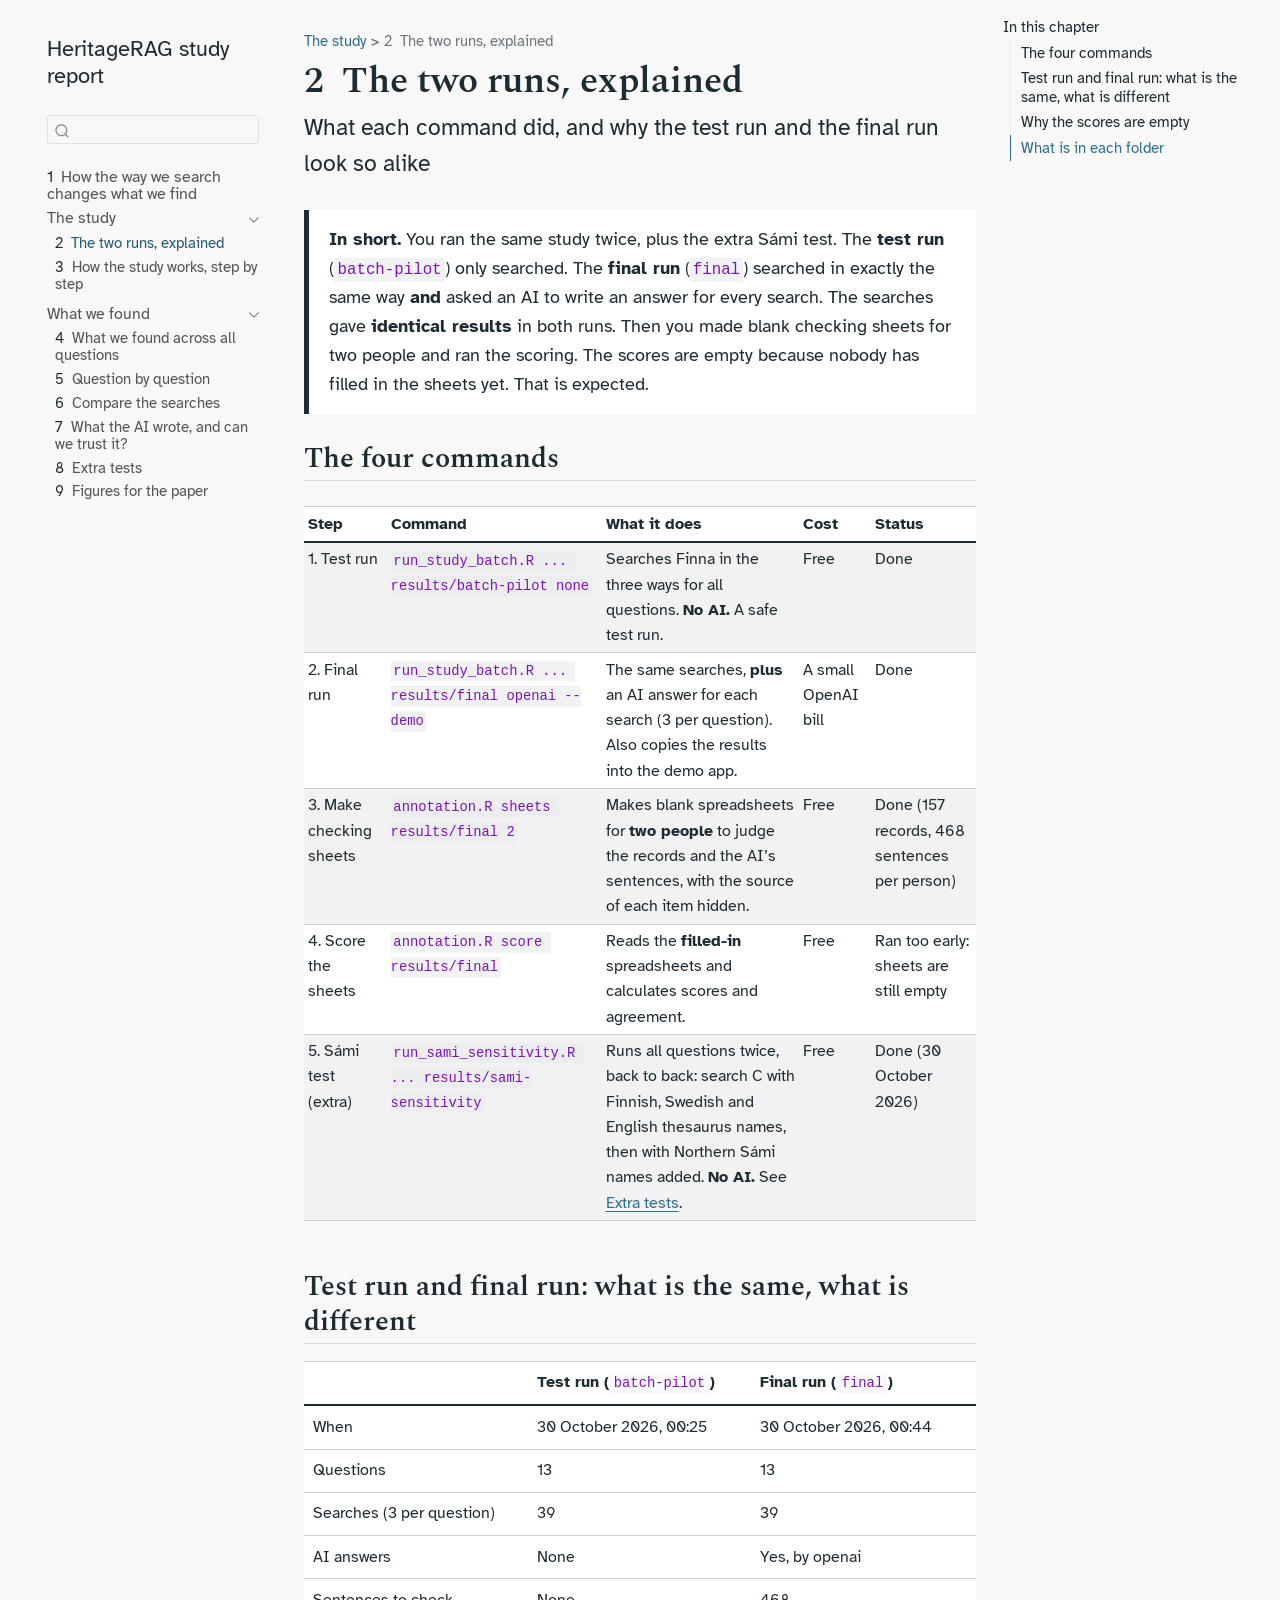
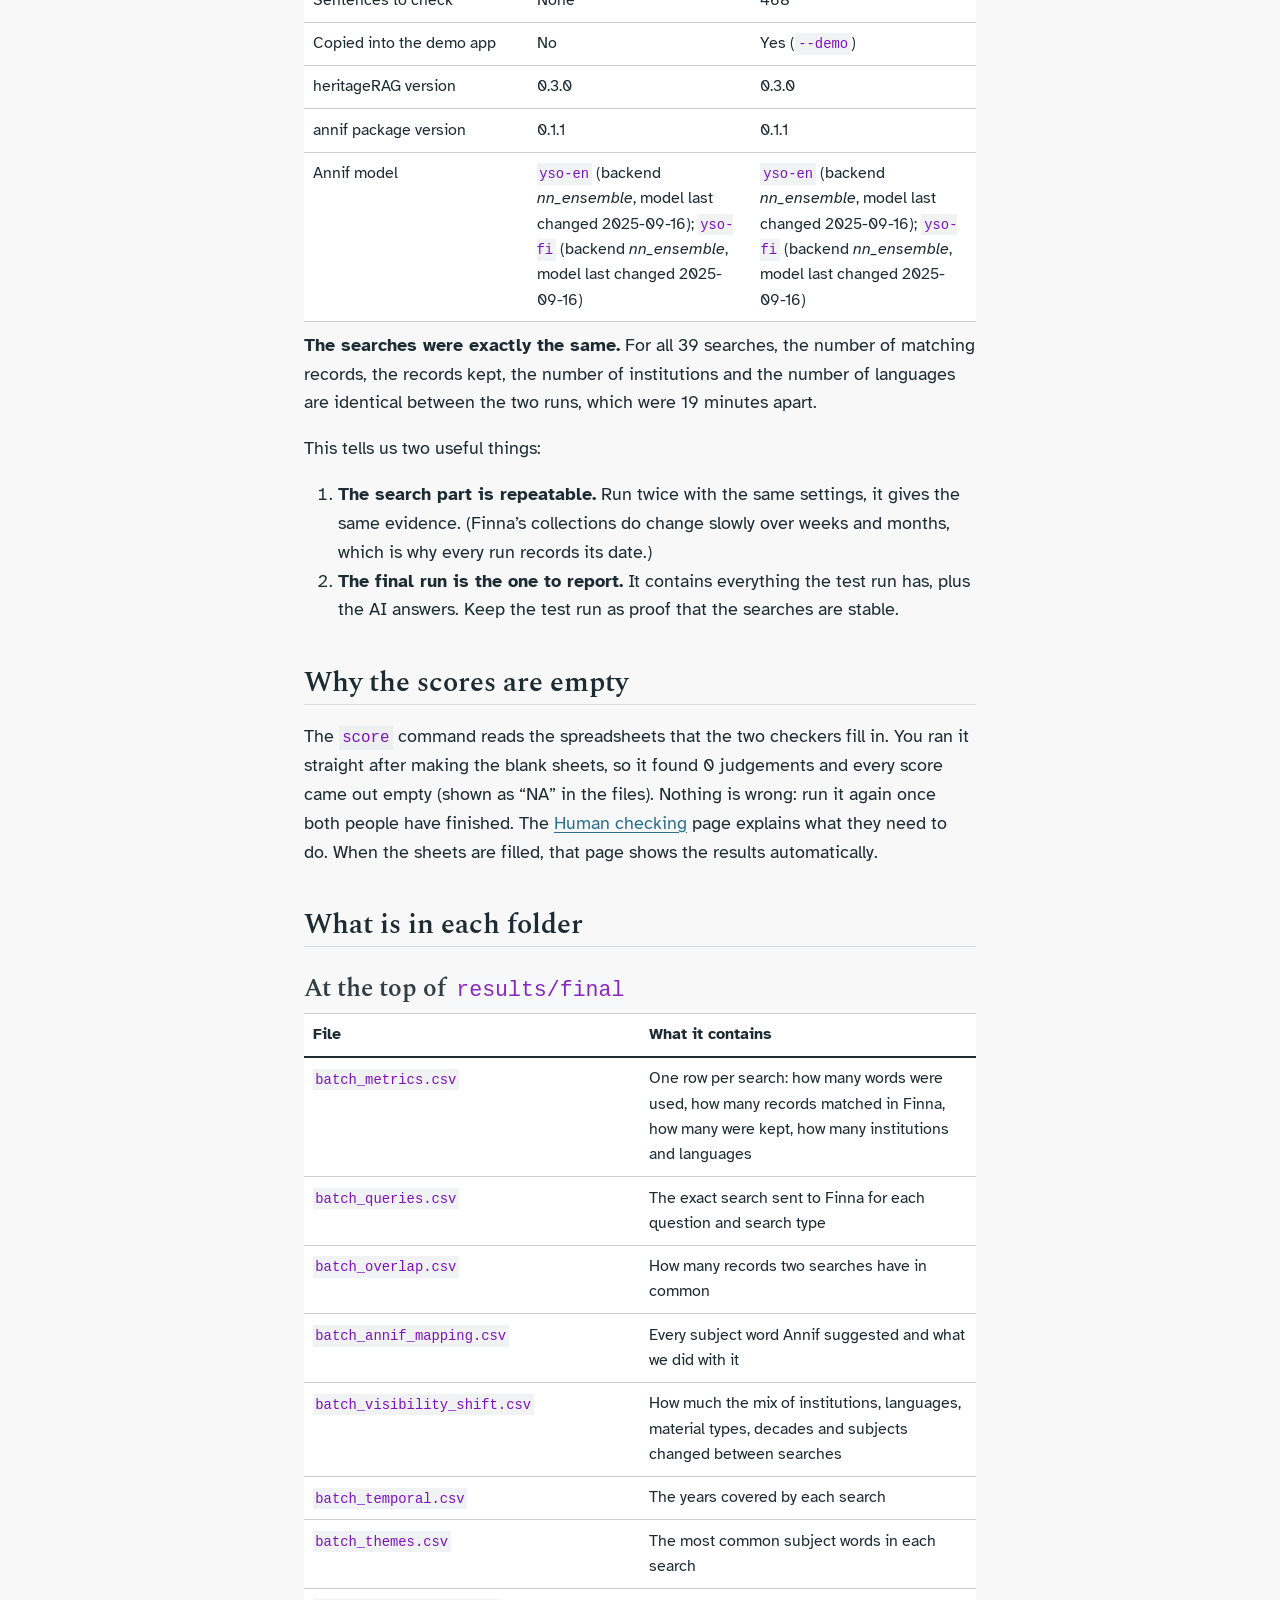
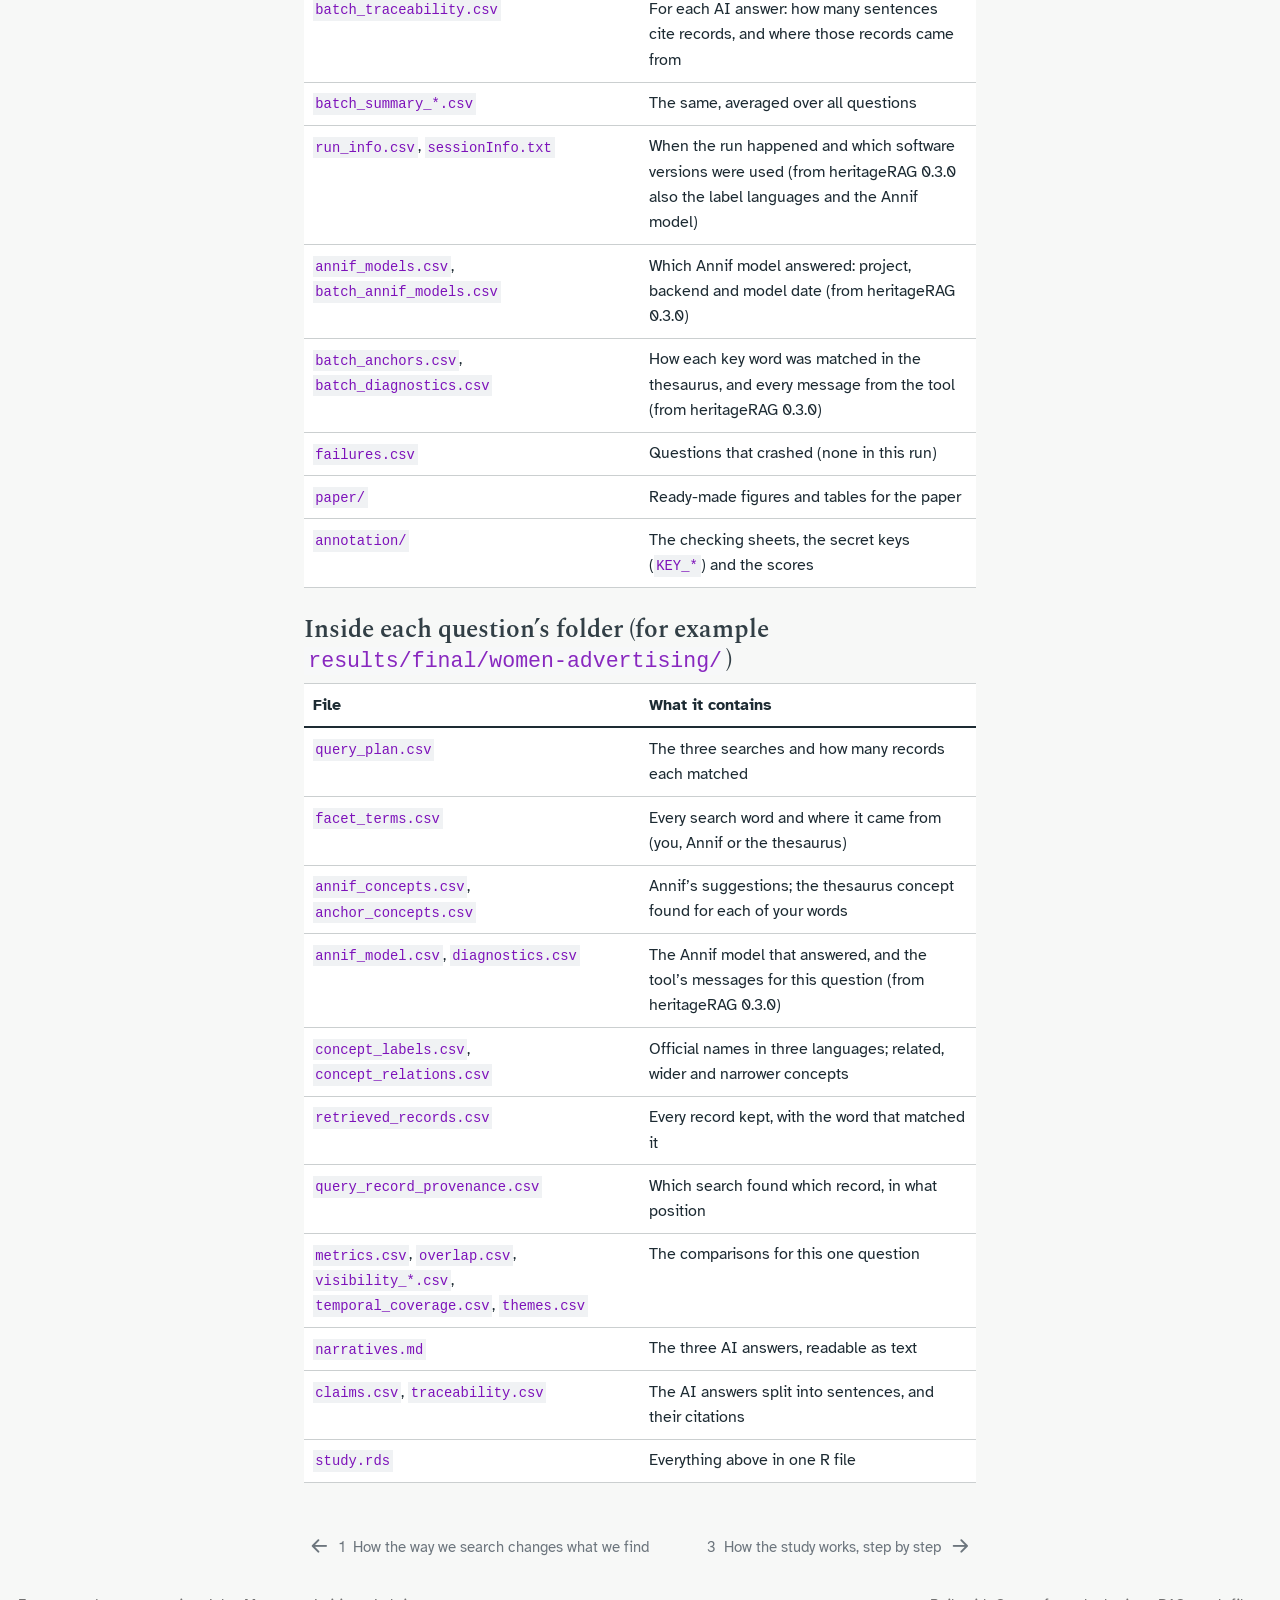
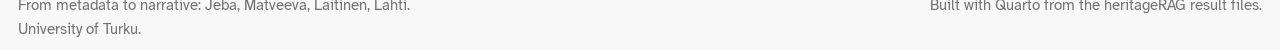
==== commit 28c62137: "Built site for gh-pages" ====
--- a/runs.html
+++ b/runs.html
@@ -25,41 +25,6 @@
   width: 0.8em;
   margin: 0 0.8em 0.2em -1em; /* quarto-specific, see https://github.com/quarto-dev/quarto-cli/issues/4556 */ 
   vertical-align: middle;
-}
-/* CSS for syntax highlighting */
-html { -webkit-text-size-adjust: 100%; }
-pre > code.sourceCode { white-space: pre; position: relative; }
-pre > code.sourceCode > span { display: inline-block; line-height: 1.25; }
-pre > code.sourceCode > span:empty { height: 1.2em; }
-.sourceCode { overflow: visible; }
-code.sourceCode > span { color: inherit; text-decoration: inherit; }
-div.sourceCode { margin: 1em 0; }
-pre.sourceCode { margin: 0; }
-@media screen {
-div.sourceCode { overflow: auto; }
-}
-@media print {
-pre > code.sourceCode { white-space: pre-wrap; }
-pre > code.sourceCode > span { text-indent: -5em; padding-left: 5em; }
-}
-pre.numberSource code
-  { counter-reset: source-line 0; }
-pre.numberSource code > span
-  { position: relative; left: -4em; counter-increment: source-line; }
-pre.numberSource code > span > a:first-child::before
-  { content: counter(source-line);
-    position: relative; left: -1em; text-align: right; vertical-align: baseline;
-    border: none; display: inline-block;
-    -webkit-touch-callout: none; -webkit-user-select: none;
-    -khtml-user-select: none; -moz-user-select: none;
-    -ms-user-select: none; user-select: none;
-    padding: 0 4px; width: 4em;
-  }
-pre.numberSource { margin-left: 3em;  padding-left: 4px; }
-div.sourceCode
-  {   }
-@media screen {
-pre > code.sourceCode > span > a:first-child::before { text-decoration: underline; }
 }
 </style>
 
@@ -536,22 +501,17 @@
 </tr>
 </tbody>
 </table>
-<div class="callout callout-style-default callout-tip callout-titled">
-<div class="callout-header d-flex align-content-center">
-<div class="callout-icon-container">
-<i class="callout-icon"></i>
-</div>
-<div class="callout-title-container flex-fill">
-<span class="screen-reader-only">Tip</span>Updating this report after a new run
-</div>
-</div>
-<div class="callout-body-container callout-body">
-<p>Copy the new results into the report and render it again:</p>
-<div class="code-copy-outer-scaffold"><div class="sourceCode" id="cb1"><pre class="sourceCode bash code-with-copy"><code class="sourceCode bash"><span id="cb1-1"><a href="#cb1-1" aria-hidden="true" tabindex="-1"></a><span class="ex">Rscript</span> prepare_data.R ../heritageRAG/results/final ../heritageRAG/results/batch-pilot ../heritageRAG/results/sami-sensitivity</span>
-<span id="cb1-2"><a href="#cb1-2" aria-hidden="true" tabindex="-1"></a><span class="ex">quarto</span> render</span></code></pre></div><button title="Copy to Clipboard" class="code-copy-button"><i class="bi"></i></button></div>
-<p>The third folder (the Sámi test on <a href="./extra-tests.html">Extra tests</a>) is optional. To redo the analysis and the <a href="./paper-figures.html">paper figures</a> with a newer heritageRAG without searching again, first run <code>Rscript scripts/refresh_analysis.R results/final</code> in the heritageRAG folder. Every number and chart on these pages is recalculated from the files. Only the short notes in <code>notes.csv</code> are written by hand, so check those after a new run.</p>
-</div>
-</div>
+<!-- ## Updating this report after a new run -->
+<!-- Copy the new results into the report and render it again: -->
+<!-- ```bash -->
+<!-- Rscript prepare_data.R ../heritageRAG/results/final ../heritageRAG/results/batch-pilot ../heritageRAG/results/sami-sensitivity -->
+<!-- quarto render -->
+<!-- ``` -->
+<!-- The third folder (the Sámi test on [Extra tests](extra-tests.qmd)) is optional. To redo the -->
+<!-- analysis and the [paper figures](paper-figures.qmd) with a newer heritageRAG without searching -->
+<!-- again, first run `Rscript scripts/refresh_analysis.R results/final` in the heritageRAG folder. Every number -->
+<!-- and chart on these pages is recalculated from the files. Only the short notes in `notes.csv` -->
+<!-- are written by hand, so check those after a new run. -->
 
 
 </section>
